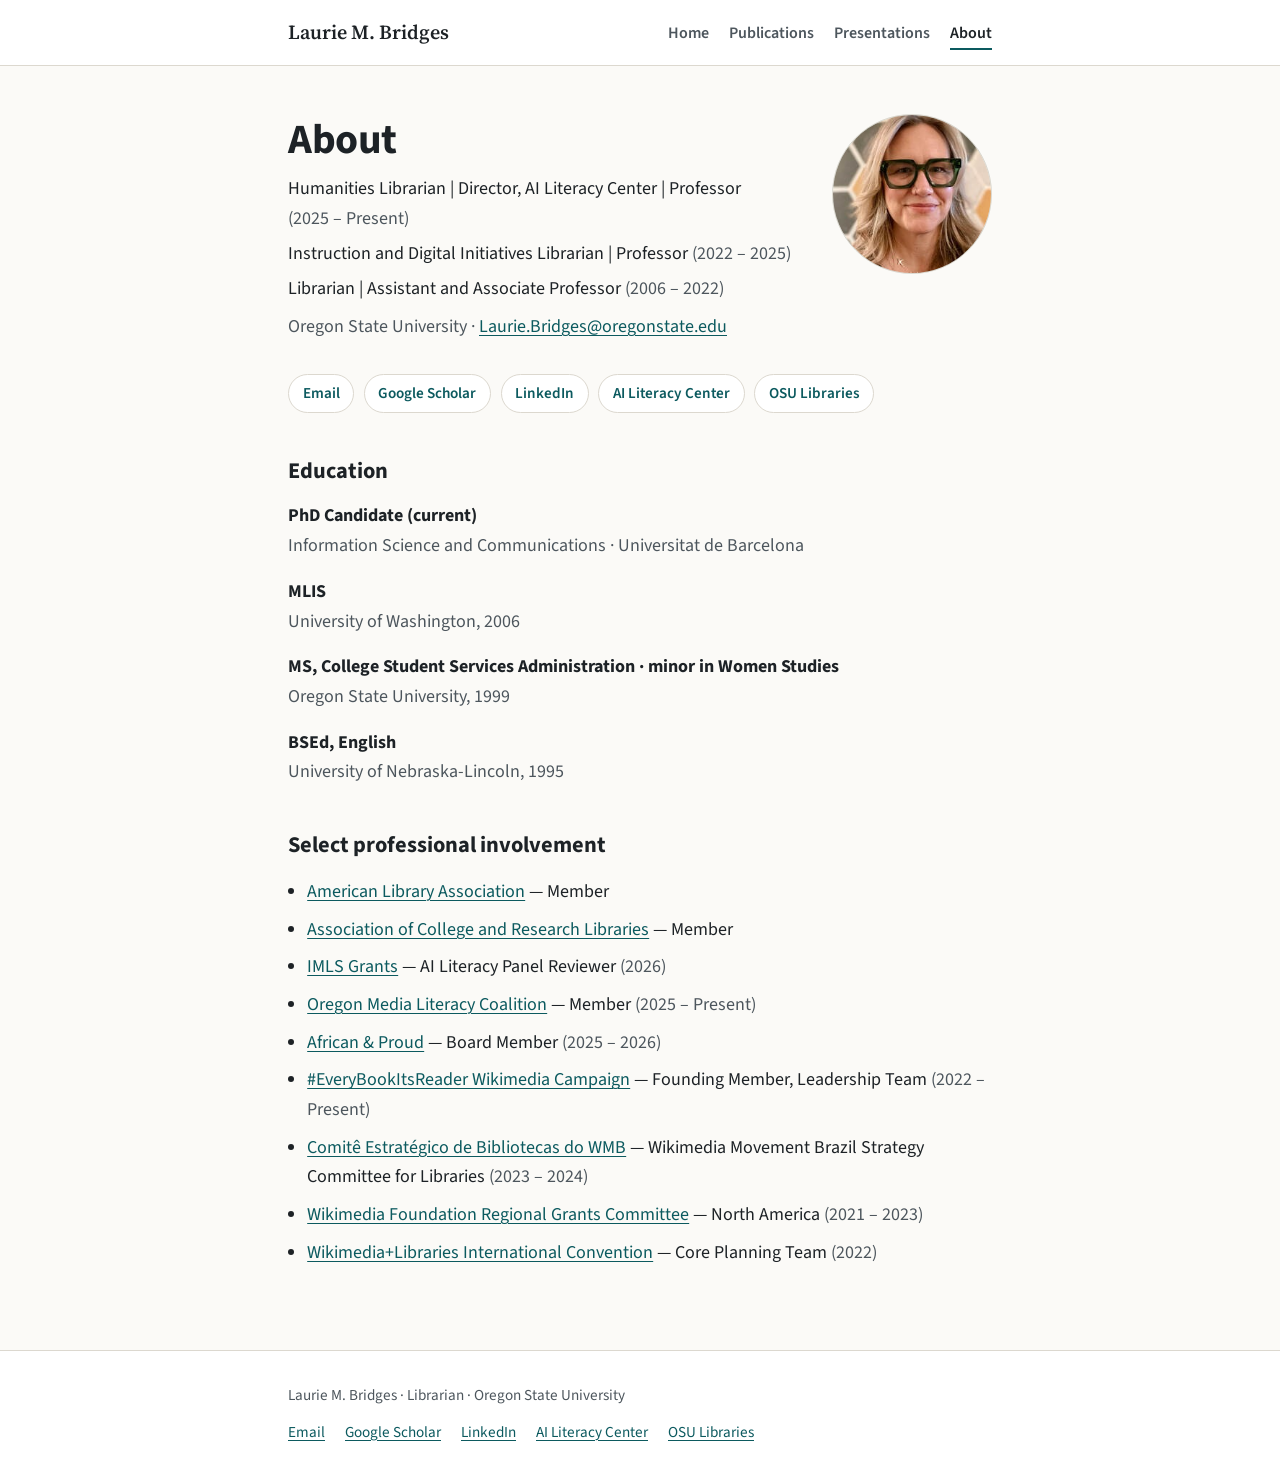
==== about.html @ 2cfdf592 "Add files via upload" ====
<!doctype html>
<html lang="en">
<head>
  <meta charset="utf-8">
  <meta name="viewport" content="width=device-width, initial-scale=1">
  <title>About · Laurie M. Bridges</title>
  <meta name="description" content="About Laurie M. Bridges: Humanities Librarian, Director of the AI Literacy Center, and Professor at Oregon State University.">
  <meta property="og:title" content="About · Laurie M. Bridges">
  <meta property="og:description" content="About Laurie M. Bridges: Humanities Librarian, Director of the AI Literacy Center, and Professor at Oregon State University.">
  <meta property="og:type" content="website">
  <link rel="preconnect" href="https://fonts.googleapis.com">
  <link rel="preconnect" href="https://fonts.gstatic.com" crossorigin>
  <link rel="stylesheet" href="https://fonts.googleapis.com/css2?family=Source+Sans+3:ital,wght@0,400;0,600;0,700;1,400&family=Source+Serif+4:wght@600&display=swap">
  <link rel="stylesheet" href="style.css">
</head>
<body>
  <a class="skip-link" href="#main">Skip to content</a>
  <header class="site-header">
    <div class="wrap">
      <a class="site-name" href="index.html">Laurie M. Bridges</a>
      <nav class="site-nav" aria-label="Main">
        <ul>
        <li><a href="index.html">Home</a></li>
        <li><a href="publications.html">Publications</a></li>
        <li><a href="presentations.html">Presentations</a></li>
        <li><a href="about.html" aria-current="page">About</a></li>
        </ul>
      </nav>
    </div>
  </header>
  <main id="main">
    <div class="wrap">
      <div class="about-head">
        <div>
          <h1>About</h1>
          <ul class="positions">
            <li>Humanities Librarian | Director, AI Literacy Center | Professor <span class="dates">(2025 – Present)</span></li>
            <li>Instruction and Digital Initiatives Librarian | Professor <span class="dates">(2022 – 2025)</span></li>
            <li>Librarian | Assistant and Associate Professor <span class="dates">(2006 – 2022)</span></li>
          </ul>
          <p class="org">Oregon State University · <a href="mailto:Laurie.Bridges@oregonstate.edu">Laurie.Bridges@oregonstate.edu</a></p>
        </div>
        <img class="headshot" src="headshot.jpg" alt="Headshot of Laurie Bridges" width="160" height="160">
      </div>
      <ul class="profile-links" aria-label="Profiles">
        <li><a href="mailto:Laurie.Bridges@oregonstate.edu">Email</a></li>
        <li><a href="https://scholar.google.com/citations?user=hDvIfJgAAAAJ&amp;hl=en">Google Scholar</a></li>
        <li><a href="https://www.linkedin.com/in/laurie-bridges-834aa4215/">LinkedIn</a></li>
        <li><a href="https://ailiteracycenter.oregonstate.edu/directory/laurie-bridges">AI Literacy Center</a></li>
        <li><a href="https://library.oregonstate.edu/directory-profile/bridgesl">OSU Libraries</a></li>
      </ul>

      <h2>Education</h2>
      <dl class="edu">
        <dt>PhD Candidate (current)</dt>
        <dd>Information Science and Communications · <span lang="ca">Universitat de Barcelona</span></dd>
        <dt>MLIS</dt>
        <dd>University of Washington, 2006</dd>
        <dt>MS, College Student Services Administration · minor in Women Studies</dt>
        <dd>Oregon State University, 1999</dd>
        <dt>BSEd, English</dt>
        <dd>University of Nebraska-Lincoln, 1995</dd>
      </dl>

      <h2>Select professional involvement</h2>
      <ul class="involve">
        <li><a href="https://www.ala.org/">American Library Association</a> — Member</li>
        <li><a href="https://www.ala.org/acrl/">Association of College and Research Libraries</a> — Member</li>
        <li><a href="https://www.imls.gov/find-funding/funding-opportunities/grant-programs">IMLS Grants</a> — AI Literacy Panel Reviewer <span class="dates">(2026)</span></li>
        <li><a href="https://medialiteracynow.org/impact/oregonmedialiteracycoalition/">Oregon Media Literacy Coalition</a> — Member <span class="dates">(2025 – Present)</span></li>
        <li><a href="https://www.africanandproud.org/">African &amp; Proud</a> — Board Member <span class="dates">(2025 – 2026)</span></li>
        <li><a href="https://diff.wikimedia.org/2023/03/07/introducing-everybookitsreader-a-new-wikimedia-campaign/">#EveryBookItsReader Wikimedia Campaign</a> — Founding Member, Leadership Team <span class="dates">(2022 – Present)</span></li>
        <li><a href="https://br.wikimedia.org/wiki/Comit%C3%AA_Estrat%C3%A9gico_de_Bibliotecas_do_WMB"><span lang="pt">Comitê Estratégico de Bibliotecas do WMB</span></a> — Wikimedia Movement Brazil Strategy Committee for Libraries <span class="dates">(2023 – 2024)</span></li>
        <li><a href="https://meta.wikimedia.org/wiki/Grants:Regions/US_and_Canada">Wikimedia Foundation Regional Grants Committee</a> — North America <span class="dates">(2021 – 2023)</span></li>
        <li><a href="https://meta.m.wikimedia.org/wiki/Wikimedia%2BLibraries_International_Convention_2022">Wikimedia+Libraries International Convention</a> — Core Planning Team <span class="dates">(2022)</span></li>
      </ul>
    </div>
  </main>
  <footer class="site-footer">
    <div class="wrap">
      <p>Laurie M. Bridges · Librarian · Oregon State University</p>
      <ul aria-label="Profiles">
        <li><a href="mailto:Laurie.Bridges@oregonstate.edu">Email</a></li>
        <li><a href="https://scholar.google.com/citations?user=hDvIfJgAAAAJ&amp;hl=en">Google Scholar</a></li>
        <li><a href="https://www.linkedin.com/in/laurie-bridges-834aa4215/">LinkedIn</a></li>
        <li><a href="https://ailiteracycenter.oregonstate.edu/directory/laurie-bridges">AI Literacy Center</a></li>
        <li><a href="https://library.oregonstate.edu/directory-profile/bridgesl">OSU Libraries</a></li>
      </ul>
    </div>
  </footer>
</body>
</html>
---- style.css ----
/* Laurie M. Bridges — site styles
   Colors meet WCAG AA contrast (most pairs AAA) in light and dark modes. */

:root {
  --bg: #fbfaf7;
  --surface: #ffffff;
  --ink: #1d2226;
  --muted: #4d565d;
  --line: #dcd8cf;
  --accent: #0c5a5f;        /* deep teal: 7.6:1 on --bg */
  --accent-soft: #e3efee;
  --tag-bg: #f1ece2;
  --tag-ink: #5b4424;
  --keynote-bg: #0c5a5f;
  --keynote-ink: #ffffff;
  --focus: #b3541e;
  --max: 46rem;
  --serif: "Source Serif 4", Georgia, "Times New Roman", serif;
  --sans: "Source Sans 3", -apple-system, "Segoe UI", Roboto, Arial, sans-serif;
}

@media (prefers-color-scheme: dark) {
  :root {
    --bg: #14191c;
    --surface: #1b2226;
    --ink: #e9ecee;
    --muted: #b3bcc2;
    --line: #2f393f;
    --accent: #7fd1cf;
    --accent-soft: #1e3335;
    --tag-bg: #2c2a24;
    --tag-ink: #e8d7b8;
    --keynote-bg: #7fd1cf;
    --keynote-ink: #0d1f21;
    --focus: #f0a36f;
  }
}

*, *::before, *::after { box-sizing: border-box; }

html { -webkit-text-size-adjust: 100%; }

body {
  margin: 0;
  background: var(--bg);
  color: var(--ink);
  font-family: var(--sans);
  font-size: 1.125rem;
  line-height: 1.65;
  min-height: 100vh;
  display: flex;
  flex-direction: column;
}
main { flex: 1; }

a { color: var(--accent); text-underline-offset: 0.18em; text-decoration-thickness: 1px; }
a:hover { text-decoration-thickness: 2px; }
:focus-visible { outline: 3px solid var(--focus); outline-offset: 3px; border-radius: 2px; }

.skip-link {
  position: absolute; left: 1rem; top: -3rem;
  background: var(--ink); color: var(--bg);
  padding: 0.5rem 0.9rem; z-index: 10; border-radius: 4px;
}
.skip-link:focus { top: 1rem; }

.wrap { max-width: var(--max); margin: 0 auto; padding: 0 1rem; }

/* Header */
.site-header { border-bottom: 1px solid var(--line); background: var(--surface); }
.site-header .wrap {
  display: flex; flex-wrap: wrap; align-items: center; justify-content: space-between;
  gap: 0.5rem 1.5rem; padding-top: 1rem; padding-bottom: 1rem;
}
.site-name {
  font-family: var(--serif); font-weight: 600; font-size: 1.25rem;
  color: var(--ink); text-decoration: none;
}
.site-nav ul { list-style: none; display: flex; flex-wrap: wrap; gap: 0.25rem 1.25rem; margin: 0; padding: 0; }
.site-nav a {
  color: var(--muted); text-decoration: none; font-size: 1rem; font-weight: 600;
  padding: 0.25rem 0; border-bottom: 2px solid transparent;
}
.site-nav a:hover { color: var(--ink); }
.site-nav a[aria-current="page"] { color: var(--ink); border-bottom-color: var(--accent); }

/* Page heading */
main { padding: 3rem 0 4rem; }
h1, h2, h3 { font-family: var(--sans); line-height: 1.25; }
/* Serif is reserved for Laurie's name */
.site-name, .name { font-family: var(--serif); }
h1 { font-size: clamp(2rem, 5vw, 2.6rem); font-weight: 700; margin: 0 0 0.5rem; letter-spacing: -0.01em; }
.lede { color: var(--muted); font-size: 1.2rem; margin: 0 0 2.5rem; }
h2 { font-size: 1.4rem; font-weight: 700; margin: 2.75rem 0 1rem; }

/* Year dividers */
.year {
  display: flex; align-items: center; gap: 1rem;
  font-family: var(--sans); font-size: 1.1rem; font-weight: 700; color: var(--ink);
  margin: 2.5rem 0 1rem;
}
.year::after { content: ""; flex: 1; height: 1px; background: var(--line); }

/* Home */
.intro { display: grid; gap: 2rem; align-items: center; }
@media (min-width: 40rem) { .intro { grid-template-columns: 11rem 1fr; } }
.headshot {
  width: 11rem; height: 11rem; object-fit: cover; object-position: 50% 30%; border-radius: 50%;
  border: 1px solid var(--line); background: var(--accent-soft);
}
.roles { list-style: none; margin: 0 0 0.5rem; padding: 0; font-size: 1.15rem; }
.roles li + li { margin-top: 0.15rem; }
.org { color: var(--muted); margin: 0; }

.profile-links { list-style: none; padding: 0; margin: 2rem 0 0; display: flex; flex-wrap: wrap; gap: 0.6rem; }
.profile-links a {
  display: inline-block; padding: 0.4rem 0.85rem; border: 1px solid var(--line);
  border-radius: 999px; background: var(--surface); text-decoration: none;
  font-size: 0.95rem; font-weight: 600;
}
.profile-links a:hover { border-color: var(--accent); background: var(--accent-soft); }

/* Presentations */
.talks { list-style: none; margin: 0; padding: 0; }
.talk {
  display: grid; grid-template-columns: 3.25rem 1fr; gap: 1rem;
  padding: 1.1rem 1.25rem; margin-bottom: 0.9rem;
  background: var(--surface); border: 1px solid var(--line); border-radius: 8px;
}
.talk-month {
  font-size: 0.8rem; font-weight: 700; letter-spacing: 0.08em; text-transform: uppercase;
  color: var(--muted); padding-top: 0.25rem; border-right: 1px solid var(--line);
}
.talk h3 { font-family: var(--sans); font-size: 1.1rem; font-weight: 700; margin: 0 0 0.2rem; }
.talk p { margin: 0; color: var(--muted); font-size: 1rem; }
.talk .with { font-style: italic; }
.tags { list-style: none; margin: 0.6rem 0 0; padding: 0; display: flex; flex-wrap: wrap; gap: 0.4rem; }
.tags li {
  font-size: 0.78rem; font-weight: 700; letter-spacing: 0.05em; text-transform: uppercase;
  background: var(--tag-bg); color: var(--tag-ink); padding: 0.15rem 0.6rem; border-radius: 999px;
}
.tags li.keynote { background: var(--keynote-bg); color: var(--keynote-ink); }

/* Publications */
.pubs { list-style: none; margin: 0; padding: 0; }
.pubs li { padding-left: 1.5rem; text-indent: -1.5rem; margin-bottom: 1rem; overflow-wrap: anywhere; }
.pubs .note { display: block; text-indent: 0; margin-top: 0.3rem; color: var(--muted); font-size: 1rem; }

/* About */
.about-head { display: grid; gap: 1.5rem; align-items: start; margin-bottom: 1rem; }
@media (min-width: 40rem) { .about-head { grid-template-columns: 1fr 10rem; } }
.about-head .headshot { width: 10rem; height: 10rem; }
.positions { list-style: none; padding: 0; margin: 0 0 0.5rem; }
.positions li { margin-bottom: 0.35rem; }
.positions .dates { color: var(--muted); white-space: nowrap; }
.edu { margin: 0; }
.edu dt { font-weight: 700; margin-top: 1rem; }
.edu dd { margin: 0; color: var(--muted); }
.involve { padding-left: 1.2rem; }
.involve li { margin-bottom: 0.5rem; }
.involve .dates { color: var(--muted); }

/* Footer */
.site-footer { border-top: 1px solid var(--line); background: var(--surface); padding: 2rem 0; font-size: 0.95rem; color: var(--muted); }
.site-footer .wrap { display: flex; flex-wrap: wrap; gap: 0.75rem 1.5rem; justify-content: space-between; }
.site-footer ul { list-style: none; display: flex; flex-wrap: wrap; gap: 0.5rem 1.25rem; margin: 0; padding: 0; }
.site-footer p { margin: 0; }
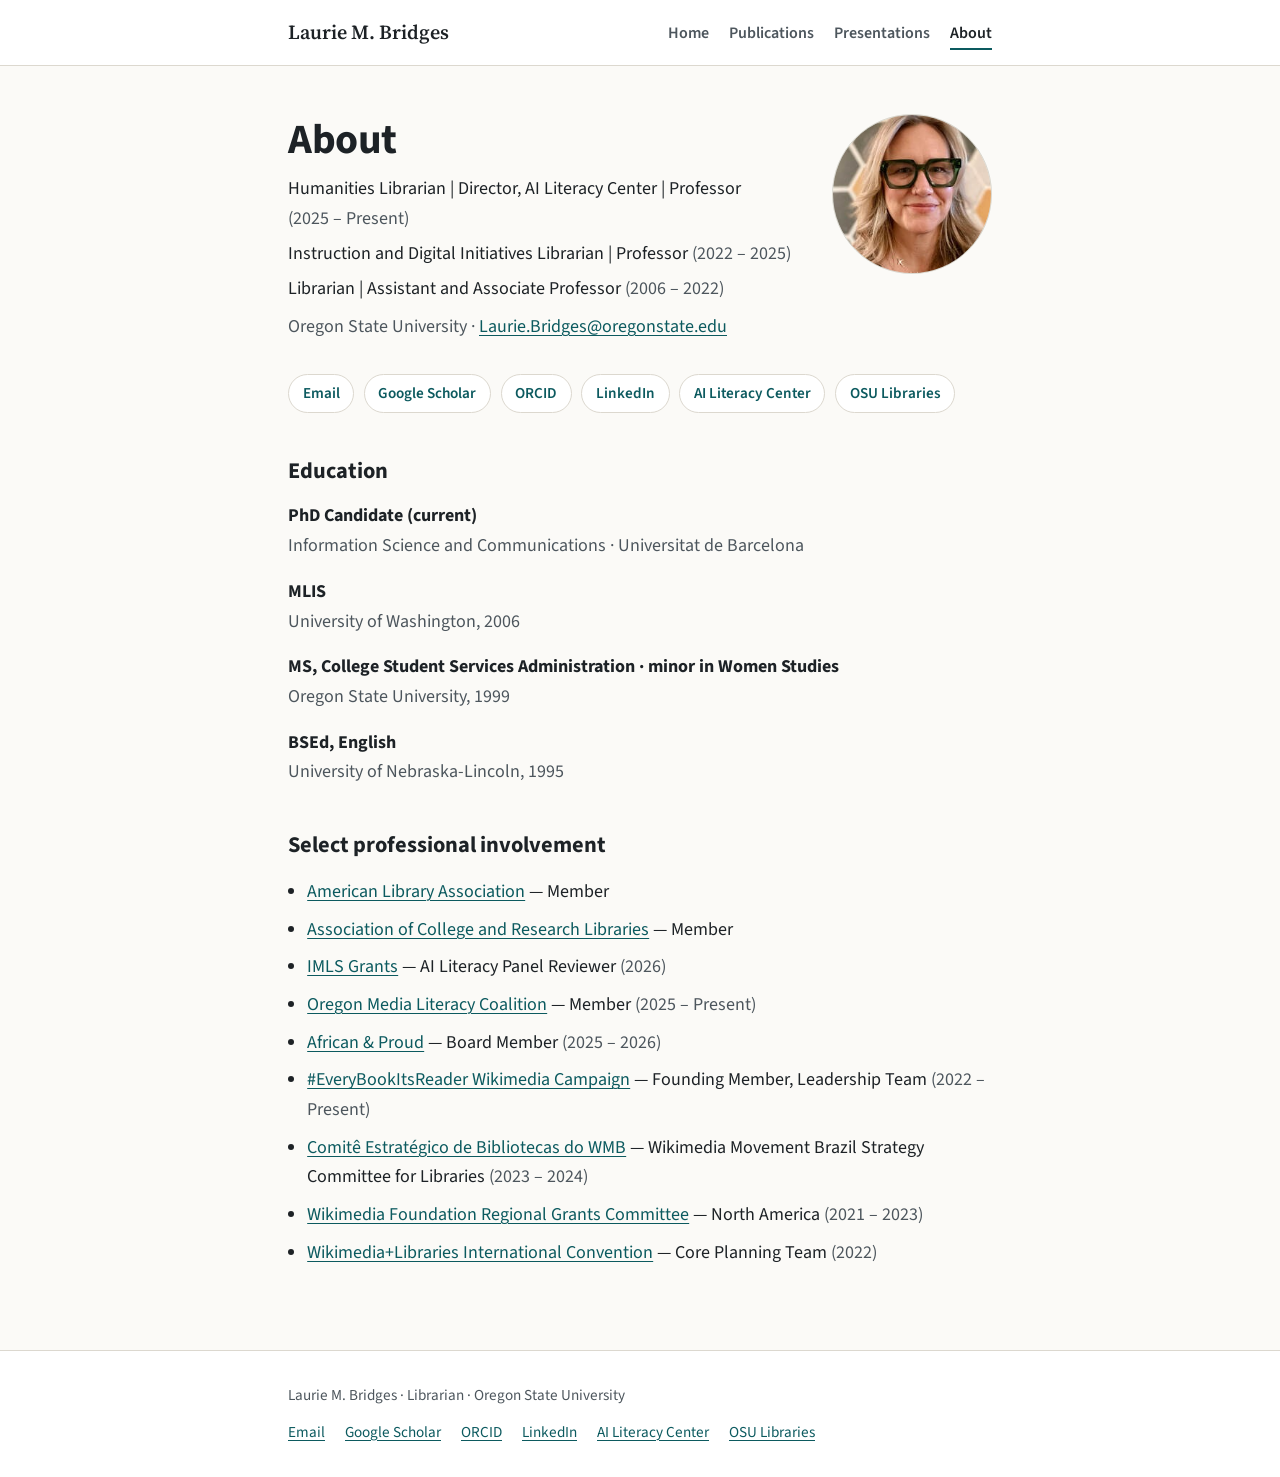
==== commit 75669327: "Add ORCID link" ====
--- a/about.html
+++ b/about.html
@@ -45,6 +45,7 @@
       <ul class="profile-links" aria-label="Profiles">
         <li><a href="mailto:Laurie.Bridges@oregonstate.edu">Email</a></li>
         <li><a href="https://scholar.google.com/citations?user=hDvIfJgAAAAJ&amp;hl=en">Google Scholar</a></li>
+        <li><a href="https://orcid.org/0000-0002-2765-5440">ORCID</a></li>
         <li><a href="https://www.linkedin.com/in/laurie-bridges-834aa4215/">LinkedIn</a></li>
         <li><a href="https://ailiteracycenter.oregonstate.edu/directory/laurie-bridges">AI Literacy Center</a></li>
         <li><a href="https://library.oregonstate.edu/directory-profile/bridgesl">OSU Libraries</a></li>
@@ -82,6 +83,7 @@
       <ul aria-label="Profiles">
         <li><a href="mailto:Laurie.Bridges@oregonstate.edu">Email</a></li>
         <li><a href="https://scholar.google.com/citations?user=hDvIfJgAAAAJ&amp;hl=en">Google Scholar</a></li>
+        <li><a href="https://orcid.org/0000-0002-2765-5440">ORCID</a></li>
         <li><a href="https://www.linkedin.com/in/laurie-bridges-834aa4215/">LinkedIn</a></li>
         <li><a href="https://ailiteracycenter.oregonstate.edu/directory/laurie-bridges">AI Literacy Center</a></li>
         <li><a href="https://library.oregonstate.edu/directory-profile/bridgesl">OSU Libraries</a></li>
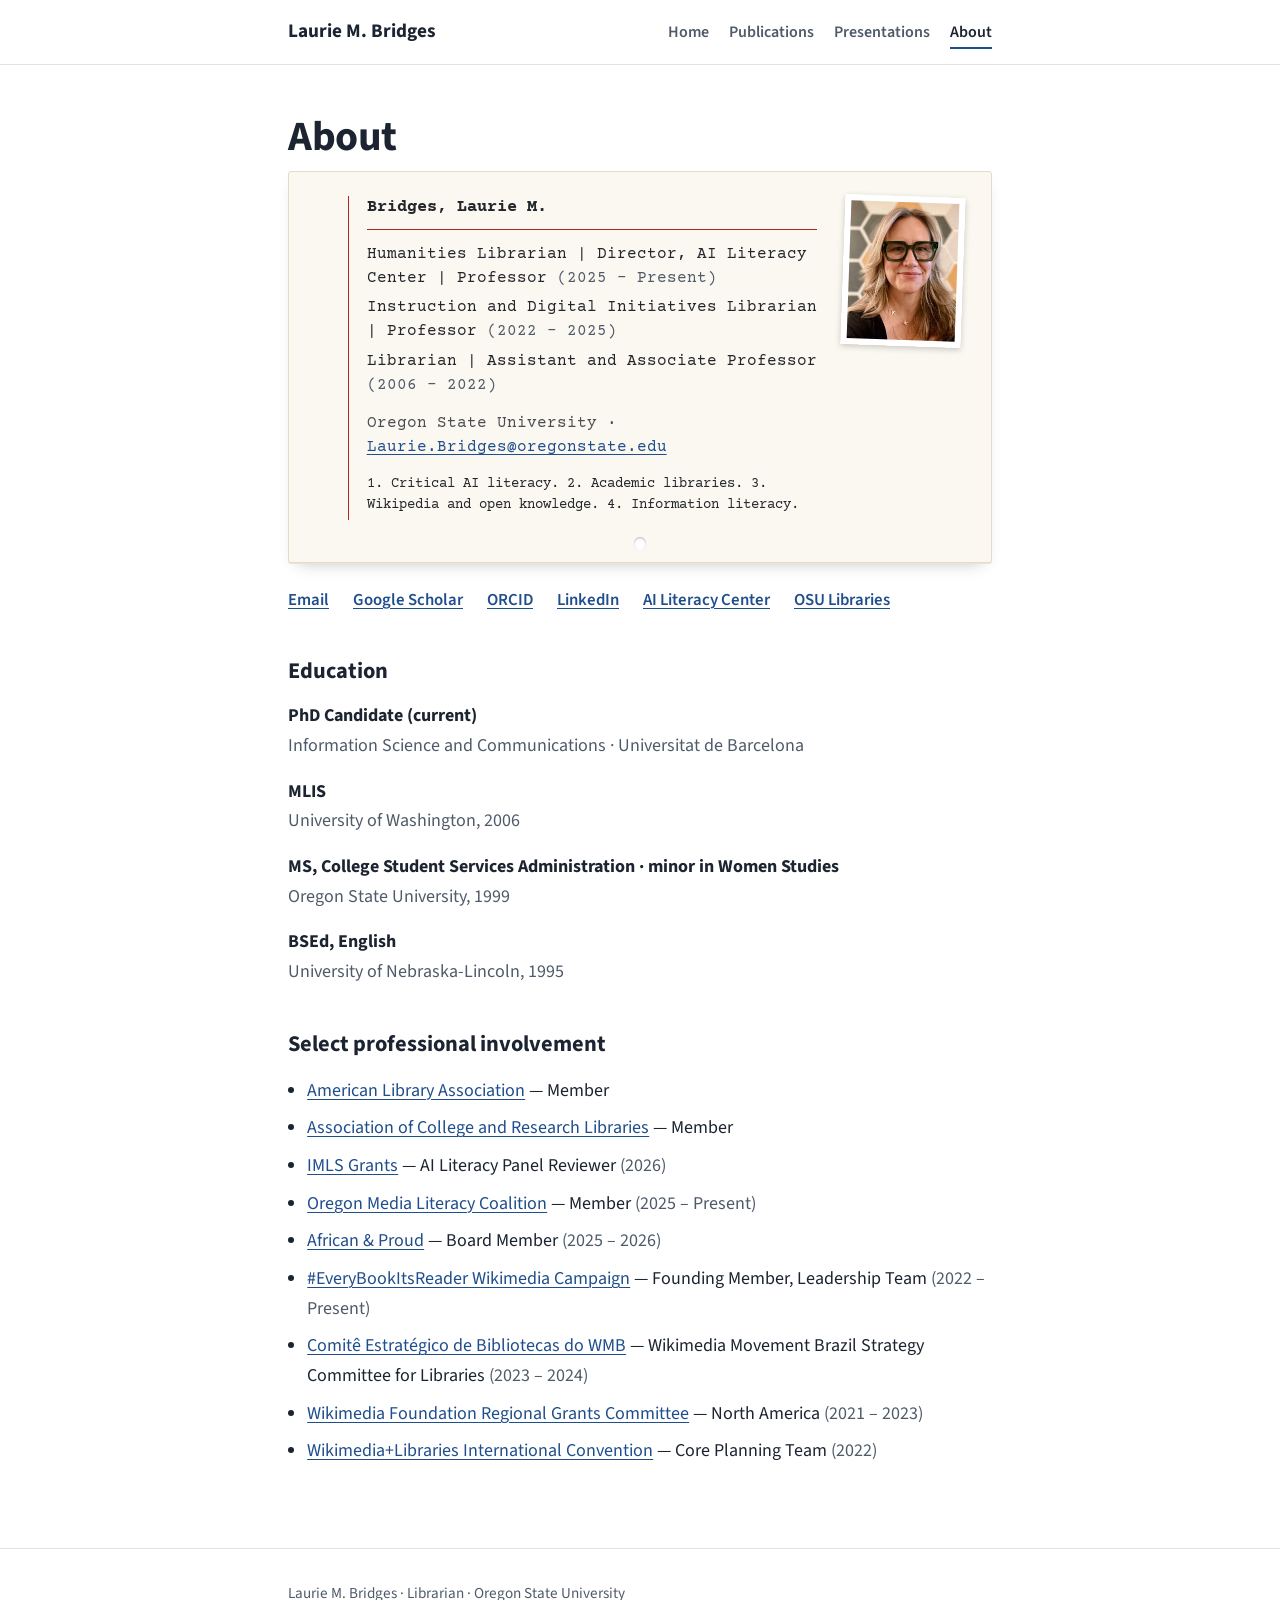
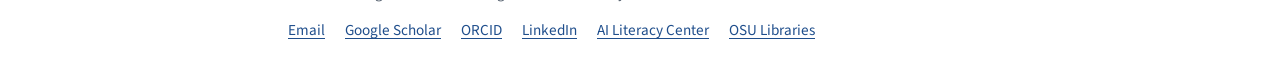
==== commit a93f45c0: "Card catalog design" ====
--- a/about.html
+++ b/about.html
@@ -10,7 +10,7 @@
   <meta property="og:type" content="website">
   <link rel="preconnect" href="https://fonts.googleapis.com">
   <link rel="preconnect" href="https://fonts.gstatic.com" crossorigin>
-  <link rel="stylesheet" href="https://fonts.googleapis.com/css2?family=Source+Sans+3:ital,wght@0,400;0,600;0,700;1,400&family=Source+Serif+4:wght@600&display=swap">
+  <link rel="stylesheet" href="https://fonts.googleapis.com/css2?family=Source+Sans+3:ital,wght@0,400;0,600;0,700;1,400&family=Courier+Prime:ital,wght@0,400;0,700;1,400&display=swap">
   <link rel="stylesheet" href="style.css">
 </head>
 <body>
@@ -30,19 +30,22 @@
   </header>
   <main id="main">
     <div class="wrap">
-      <div class="about-head">
-        <div>
-          <h1>About</h1>
+      <h1>About</h1>
+      <div class="card author-card">
+        <div class="card-call" aria-hidden="true"></div>
+        <div class="card-body">
+          <h2 class="card-head">Bridges, Laurie M.</h2>
           <ul class="positions">
             <li>Humanities Librarian | Director, AI Literacy Center | Professor <span class="dates">(2025 – Present)</span></li>
             <li>Instruction and Digital Initiatives Librarian | Professor <span class="dates">(2022 – 2025)</span></li>
             <li>Librarian | Assistant and Associate Professor <span class="dates">(2006 – 2022)</span></li>
           </ul>
-          <p class="org">Oregon State University · <a href="mailto:Laurie.Bridges@oregonstate.edu">Laurie.Bridges@oregonstate.edu</a></p>
+          <p>Oregon State University · <a href="mailto:Laurie.Bridges@oregonstate.edu">Laurie.Bridges@oregonstate.edu</a></p>
+          <p class="card-subjects">1. Critical AI literacy. 2. Academic libraries. 3. Wikipedia and open knowledge. 4. Information literacy.</p>
         </div>
-        <img class="headshot" src="headshot.jpg" alt="Headshot of Laurie Bridges" width="160" height="160">
+        <img class="card-photo" src="headshot.jpg" alt="Headshot of Laurie Bridges" width="120" height="150">
       </div>
-      <ul class="profile-links" aria-label="Profiles">
+      <ul class="link-row" aria-label="Profiles">
         <li><a href="mailto:Laurie.Bridges@oregonstate.edu">Email</a></li>
         <li><a href="https://scholar.google.com/citations?user=hDvIfJgAAAAJ&amp;hl=en">Google Scholar</a></li>
         <li><a href="https://orcid.org/0000-0002-2765-5440">ORCID</a></li>
--- a/style.css
+++ b/style.css
@@ -2,37 +2,36 @@
    Colors meet WCAG AA contrast (most pairs AAA) in light and dark modes. */
 
 :root {
-  --bg: #fbfaf7;
-  --surface: #ffffff;
-  --ink: #1d2226;
-  --muted: #4d565d;
-  --line: #dcd8cf;
-  --accent: #0c5a5f;        /* deep teal: 7.6:1 on --bg */
-  --accent-soft: #e3efee;
-  --tag-bg: #f1ece2;
-  --tag-ink: #5b4424;
-  --keynote-bg: #0c5a5f;
+  --bg: #ffffff;
+  --surface: #f6f8fb;
+  --ink: #1b2430;
+  --muted: #4f5b69;
+  --line: #dde3ea;
+  --accent: #1f4e8c;        /* library navy: 8.2:1 on white */
+  --accent-soft: #e8eef7;
+  --tag-bg: #eef1f5;
+  --tag-ink: #2f3d4f;
+  --keynote-bg: #1f4e8c;
   --keynote-ink: #ffffff;
-  --focus: #b3541e;
+  --focus: #c2410c;
   --max: 46rem;
-  --serif: "Source Serif 4", Georgia, "Times New Roman", serif;
   --sans: "Source Sans 3", -apple-system, "Segoe UI", Roboto, Arial, sans-serif;
 }
 
 @media (prefers-color-scheme: dark) {
   :root {
-    --bg: #14191c;
-    --surface: #1b2226;
-    --ink: #e9ecee;
-    --muted: #b3bcc2;
-    --line: #2f393f;
-    --accent: #7fd1cf;
-    --accent-soft: #1e3335;
-    --tag-bg: #2c2a24;
-    --tag-ink: #e8d7b8;
-    --keynote-bg: #7fd1cf;
-    --keynote-ink: #0d1f21;
-    --focus: #f0a36f;
+    --bg: #111821;
+    --surface: #18212c;
+    --ink: #e8edf3;
+    --muted: #aeb9c6;
+    --line: #2a3644;
+    --accent: #8fb8ee;
+    --accent-soft: #1c2b3d;
+    --tag-bg: #223041;
+    --tag-ink: #d5dfeb;
+    --keynote-bg: #8fb8ee;
+    --keynote-ink: #0e1a2a;
+    --focus: #f59e62;
   }
 }
 
@@ -73,7 +72,7 @@
   gap: 0.5rem 1.5rem; padding-top: 1rem; padding-bottom: 1rem;
 }
 .site-name {
-  font-family: var(--serif); font-weight: 600; font-size: 1.25rem;
+  font-family: var(--sans); font-weight: 700; font-size: 1.2rem;
   color: var(--ink); text-decoration: none;
 }
 .site-nav ul { list-style: none; display: flex; flex-wrap: wrap; gap: 0.25rem 1.25rem; margin: 0; padding: 0; }
@@ -86,9 +85,8 @@
 
 /* Page heading */
 main { padding: 3rem 0 4rem; }
-h1, h2, h3 { font-family: var(--sans); line-height: 1.25; }
-/* Serif is reserved for Laurie's name */
-.site-name, .name { font-family: var(--serif); }
+h1, h2, h3 { font-family: var(--sans); line-height: 1.2; }
+
 h1 { font-size: clamp(2rem, 5vw, 2.6rem); font-weight: 700; margin: 0 0 0.5rem; letter-spacing: -0.01em; }
 .lede { color: var(--muted); font-size: 1.2rem; margin: 0 0 2.5rem; }
 h2 { font-size: 1.4rem; font-weight: 700; margin: 2.75rem 0 1rem; }
@@ -112,45 +110,9 @@
 .roles li + li { margin-top: 0.15rem; }
 .org { color: var(--muted); margin: 0; }
 
-.profile-links { list-style: none; padding: 0; margin: 2rem 0 0; display: flex; flex-wrap: wrap; gap: 0.6rem; }
-.profile-links a {
-  display: inline-block; padding: 0.4rem 0.85rem; border: 1px solid var(--line);
-  border-radius: 999px; background: var(--surface); text-decoration: none;
-  font-size: 0.95rem; font-weight: 600;
-}
-.profile-links a:hover { border-color: var(--accent); background: var(--accent-soft); }
-
-/* Presentations */
-.talks { list-style: none; margin: 0; padding: 0; }
-.talk {
-  display: grid; grid-template-columns: 3.25rem 1fr; gap: 1rem;
-  padding: 1.1rem 1.25rem; margin-bottom: 0.9rem;
-  background: var(--surface); border: 1px solid var(--line); border-radius: 8px;
-}
-.talk-month {
-  font-size: 0.8rem; font-weight: 700; letter-spacing: 0.08em; text-transform: uppercase;
-  color: var(--muted); padding-top: 0.25rem; border-right: 1px solid var(--line);
-}
-.talk h3 { font-family: var(--sans); font-size: 1.1rem; font-weight: 700; margin: 0 0 0.2rem; }
-.talk p { margin: 0; color: var(--muted); font-size: 1rem; }
-.talk .with { font-style: italic; }
-.tags { list-style: none; margin: 0.6rem 0 0; padding: 0; display: flex; flex-wrap: wrap; gap: 0.4rem; }
-.tags li {
-  font-size: 0.78rem; font-weight: 700; letter-spacing: 0.05em; text-transform: uppercase;
-  background: var(--tag-bg); color: var(--tag-ink); padding: 0.15rem 0.6rem; border-radius: 999px;
-}
-.tags li.keynote { background: var(--keynote-bg); color: var(--keynote-ink); }
-
-/* Publications */
-.pubs { list-style: none; margin: 0; padding: 0; }
-.pubs li { padding-left: 1.5rem; text-indent: -1.5rem; margin-bottom: 1rem; overflow-wrap: anywhere; }
-.pubs .note { display: block; text-indent: 0; margin-top: 0.3rem; color: var(--muted); font-size: 1rem; }
 
 /* About */
-.about-head { display: grid; gap: 1.5rem; align-items: start; margin-bottom: 1rem; }
-@media (min-width: 40rem) { .about-head { grid-template-columns: 1fr 10rem; } }
-.about-head .headshot { width: 10rem; height: 10rem; }
-.positions { list-style: none; padding: 0; margin: 0 0 0.5rem; }
+.positions { list-style: none; padding: 0; margin: 0 0 0.9rem; }
 .positions li { margin-bottom: 0.35rem; }
 .positions .dates { color: var(--muted); white-space: nowrap; }
 .edu { margin: 0; }
@@ -165,3 +127,101 @@
 .site-footer .wrap { display: flex; flex-wrap: wrap; gap: 0.75rem 1.5rem; justify-content: space-between; }
 .site-footer ul { list-style: none; display: flex; flex-wrap: wrap; gap: 0.5rem 1.25rem; margin: 0; padding: 0; }
 .site-footer p { margin: 0; }
+
+/* Home hero: spacious, minimal */
+.hero {
+  min-height: 58vh;
+  display: flex; flex-direction: column; justify-content: center;
+  padding: 2rem 0;
+}
+.hero .name {
+  font-size: clamp(2.75rem, 8vw, 4.5rem);
+  font-weight: 700; letter-spacing: -0.02em; line-height: 1.05;
+  margin: 0 0 1.5rem;
+}
+.hero .tagline { font-size: clamp(1.1rem, 2.4vw, 1.35rem); margin: 0 0 0.4rem; color: var(--ink); }
+.hero .org { font-size: 1.1rem; }
+.hero-links {
+  list-style: none; padding: 0; margin: 2.75rem 0 0;
+  display: flex; flex-wrap: wrap; gap: 0.4rem 1.5rem; font-size: 1.05rem;
+}
+.hero-links a { font-weight: 600; }
+
+/* Header and footer: white, blending into the page */
+.site-header, .site-footer { background: var(--bg); }
+
+/* ---------- Card catalog cards ---------- */
+:root {
+  --card: #fbf8f1;
+  --card-edge: #e3dccd;
+  --card-ink: #23262b;
+  --card-muted: #4a4d52;
+  --card-red: #b3261e;
+  --type: "Courier Prime", "Courier New", Courier, monospace;
+}
+@media (prefers-color-scheme: dark) {
+  :root { --card: #f3eee2; --card-edge: #d8cfbc; }
+}
+.cards { list-style: none; margin: 0; padding: 0; display: grid; gap: 1.25rem; }
+.card {
+  position: relative;
+  display: grid; grid-template-columns: 5rem 1fr; gap: 0 1.1rem;
+  padding: 1.5rem 1.75rem 2.6rem 1.25rem;
+  background: var(--card); color: var(--card-ink);
+  border: 1px solid var(--card-edge); border-radius: 3px;
+  box-shadow: 0 1px 0 #ebe4d5, 0 8px 16px -10px rgba(27, 36, 48, .35);
+  font-family: var(--type); font-size: 1rem; line-height: 1.5;
+}
+.card::after { /* the punched rod hole */
+  content: ""; position: absolute; left: 50%; bottom: .75rem;
+  width: .8rem; height: .8rem; margin-left: -.4rem; border-radius: 50%;
+  background: var(--bg); box-shadow: inset 0 1px 2px rgba(0, 0, 0, .3);
+}
+.card-call {
+  font-family: var(--type); font-weight: 700; font-size: .85rem;
+  letter-spacing: .06em; text-transform: uppercase; line-height: 1.6;
+  border-right: 1.5px solid var(--card-red); padding-right: .5rem;
+}
+.card-call abbr { text-decoration: none; }
+.card-body { min-width: 0; }
+.card-body a { color: #1f4e8c; }
+.card-head {
+  font-family: var(--type); font-weight: 700; font-size: 1.05rem; line-height: 1.4;
+  color: var(--card-ink); margin: 0 0 .75rem; padding-bottom: .6rem;
+  border-bottom: 1.5px solid var(--card-red);
+}
+.card-head a { color: var(--card-ink); text-decoration-color: rgba(35, 38, 43, .35); }
+.card-head a:hover { color: #1f4e8c; }
+.card p { margin: 0 0 .2rem; color: var(--card-muted); overflow-wrap: anywhere; }
+.card .with { font-style: italic; }
+.card-doi { font-size: .9rem; }
+.card-note { margin-top: .6rem !important; }
+.card-subjects { margin-top: .9rem !important; font-size: .9rem; color: var(--card-ink) !important; }
+.card-tags { list-style: none; margin: .8rem 0 0; padding: 0; display: flex; flex-wrap: wrap; gap: .3rem; }
+.card-tags li { font-weight: 700; font-size: .82rem; letter-spacing: .05em; text-transform: uppercase; }
+.card-tags li + li::before { content: "— "; }
+.card-tags li.keynote { color: var(--card-red); }
+@media (max-width: 34rem) {
+  .card { grid-template-columns: 1fr; padding: 1.25rem 1.25rem 2.5rem; }
+  .card-call { border-right: 0; padding: 0; margin-bottom: .6rem; }
+  .card-call br { display: none; }
+}
+
+/* About: author card with a clipped-on photo */
+.author-card { grid-template-columns: 5rem 1fr 8rem; margin-bottom: 1.5rem; }
+.card-photo {
+  width: 7.5rem; height: 9.4rem; object-fit: cover; object-position: 50% 25%;
+  border: 6px solid #fff; box-shadow: 0 2px 6px rgba(0,0,0,.2); transform: rotate(2deg);
+  justify-self: end;
+}
+@media (max-width: 40rem) {
+  .author-card { grid-template-columns: 1fr; }
+  .card-photo { grid-row: 1; justify-self: start; margin-bottom: 1rem; }
+}
+.author-card .positions li { color: var(--card-ink); }
+
+/* Plain row of profile links (About page) — same style as the homepage links */
+.link-row { list-style: none; padding: 0; margin: 0 0 1rem; display: flex; flex-wrap: wrap; gap: 0.4rem 1.5rem; font-size: 1.05rem; }
+.link-row a { font-weight: 600; }
+.author-card { grid-template-columns: 2.5rem 1fr 8rem; }
+@media (max-width: 40rem) { .author-card { grid-template-columns: 1fr; } .author-card .card-call { display: none; } }
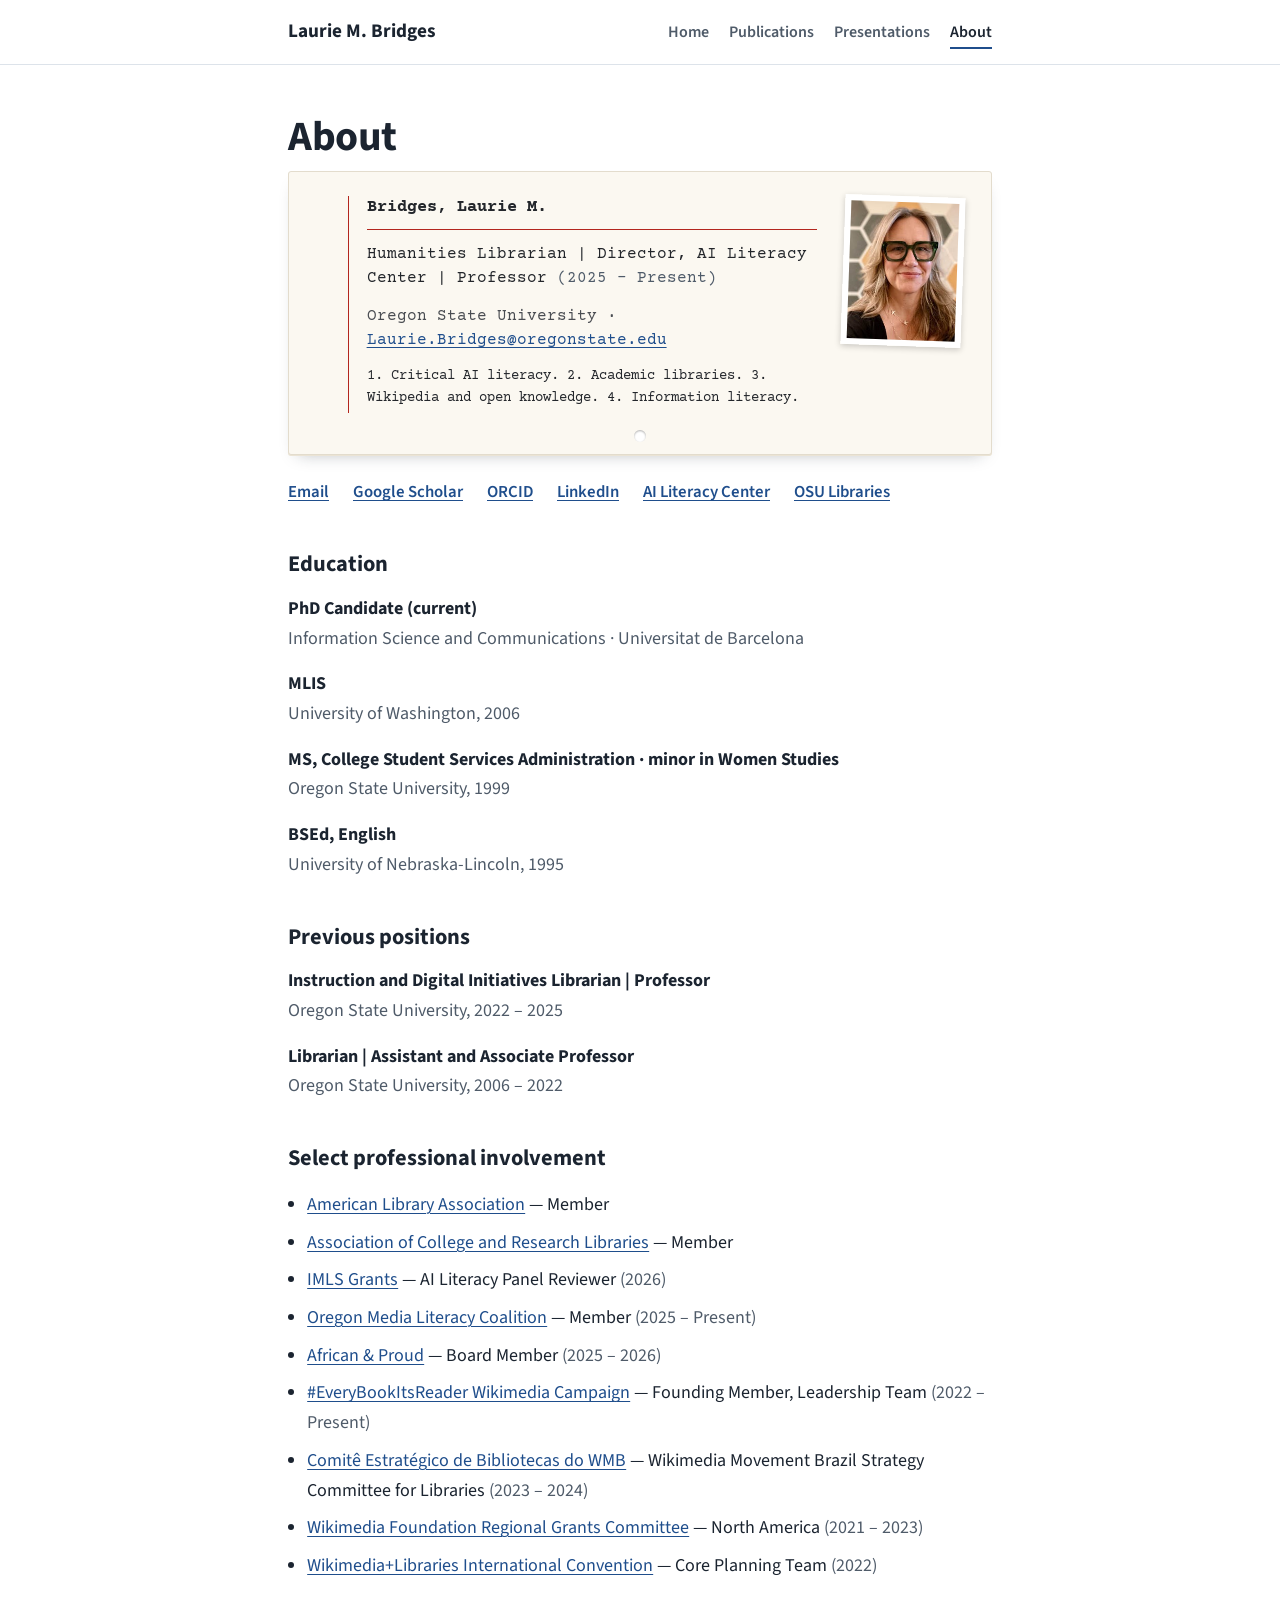
==== commit c81f5726: "Previous positions; remove footer" ====
--- a/about.html
+++ b/about.html
@@ -37,8 +37,6 @@
           <h2 class="card-head">Bridges, Laurie M.</h2>
           <ul class="positions">
             <li>Humanities Librarian | Director, AI Literacy Center | Professor <span class="dates">(2025 – Present)</span></li>
-            <li>Instruction and Digital Initiatives Librarian | Professor <span class="dates">(2022 – 2025)</span></li>
-            <li>Librarian | Assistant and Associate Professor <span class="dates">(2006 – 2022)</span></li>
           </ul>
           <p>Oregon State University · <a href="mailto:Laurie.Bridges@oregonstate.edu">Laurie.Bridges@oregonstate.edu</a></p>
           <p class="card-subjects">1. Critical AI literacy. 2. Academic libraries. 3. Wikipedia and open knowledge. 4. Information literacy.</p>
@@ -66,6 +64,14 @@
         <dd>University of Nebraska-Lincoln, 1995</dd>
       </dl>
 
+      <h2>Previous positions</h2>
+      <dl class="edu">
+        <dt>Instruction and Digital Initiatives Librarian | Professor</dt>
+        <dd>Oregon State University, 2022 – 2025</dd>
+        <dt>Librarian | Assistant and Associate Professor</dt>
+        <dd>Oregon State University, 2006 – 2022</dd>
+      </dl>
+
       <h2>Select professional involvement</h2>
       <ul class="involve">
         <li><a href="https://www.ala.org/">American Library Association</a> — Member</li>
@@ -80,18 +86,5 @@
       </ul>
     </div>
   </main>
-  <footer class="site-footer">
-    <div class="wrap">
-      <p>Laurie M. Bridges · Librarian · Oregon State University</p>
-      <ul aria-label="Profiles">
-        <li><a href="mailto:Laurie.Bridges@oregonstate.edu">Email</a></li>
-        <li><a href="https://scholar.google.com/citations?user=hDvIfJgAAAAJ&amp;hl=en">Google Scholar</a></li>
-        <li><a href="https://orcid.org/0000-0002-2765-5440">ORCID</a></li>
-        <li><a href="https://www.linkedin.com/in/laurie-bridges-834aa4215/">LinkedIn</a></li>
-        <li><a href="https://ailiteracycenter.oregonstate.edu/directory/laurie-bridges">AI Literacy Center</a></li>
-        <li><a href="https://library.oregonstate.edu/directory-profile/bridgesl">OSU Libraries</a></li>
-      </ul>
-    </div>
-  </footer>
 </body>
 </html>
